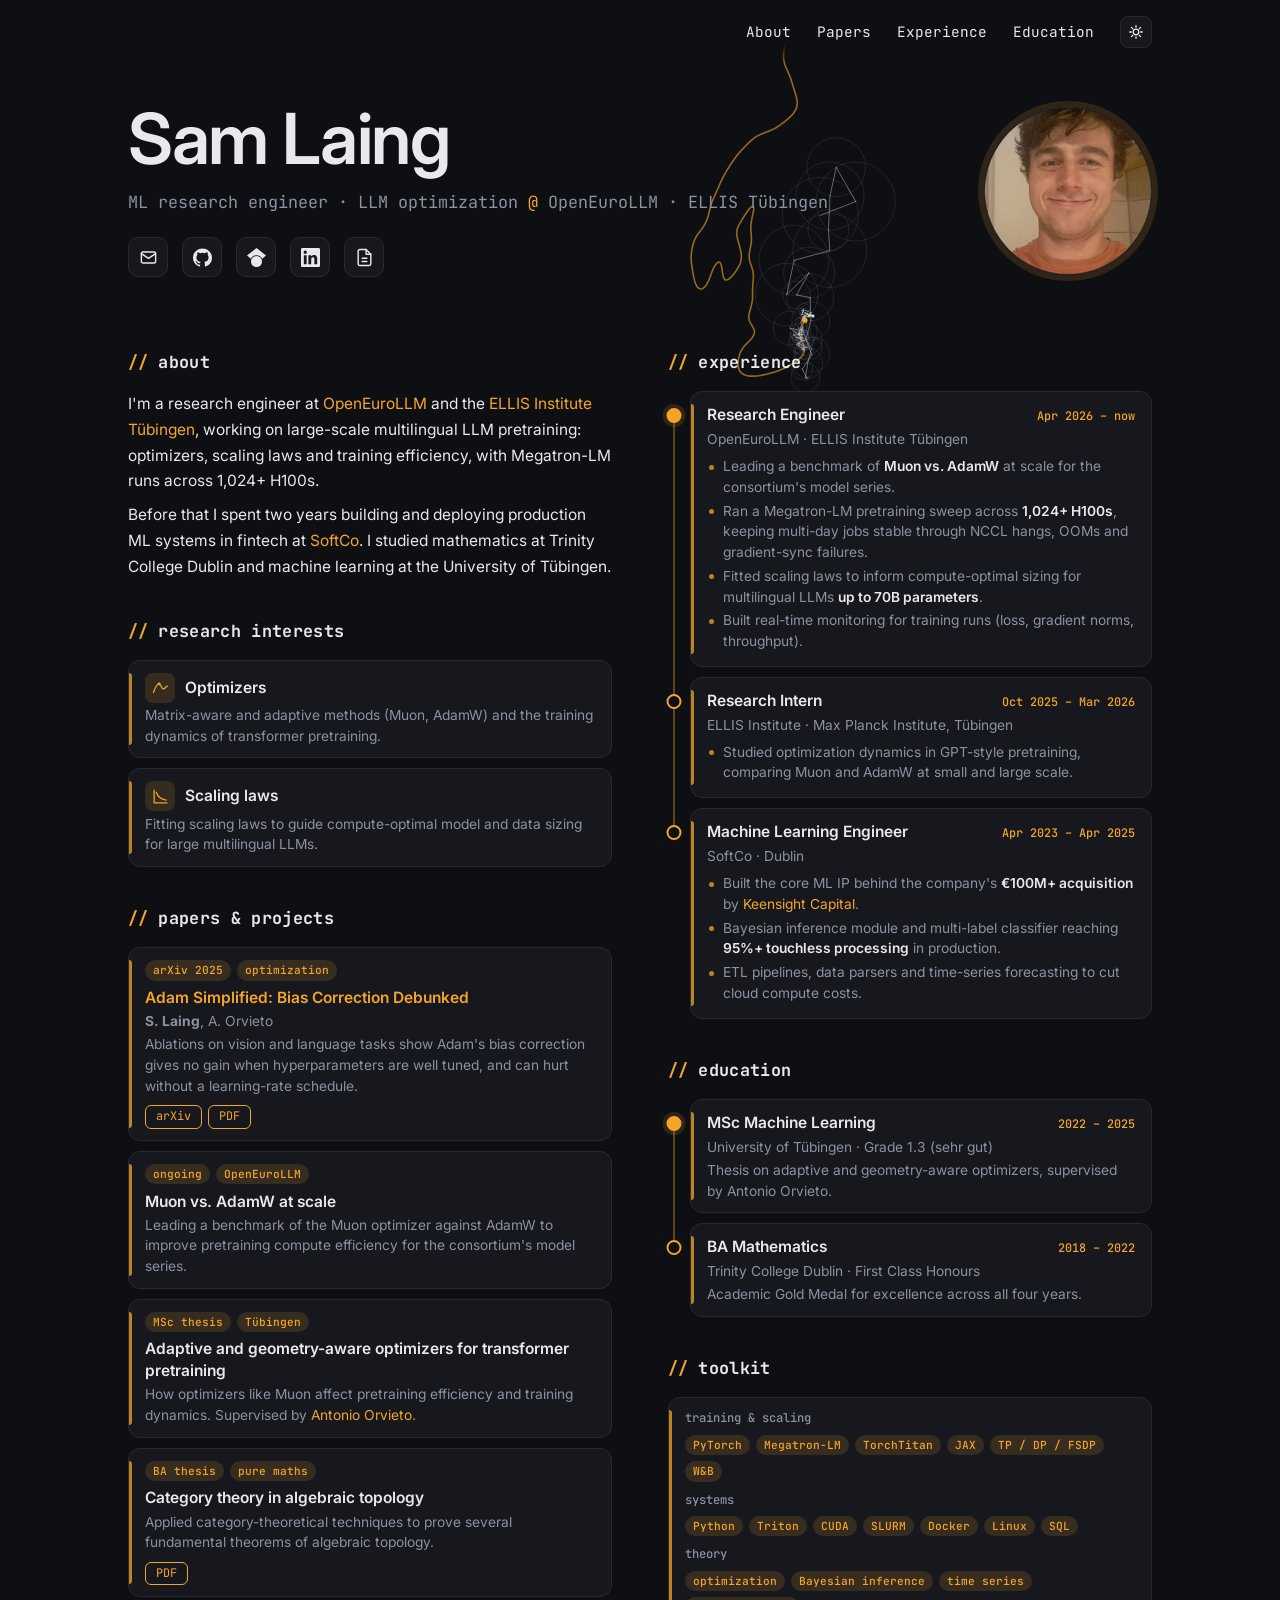
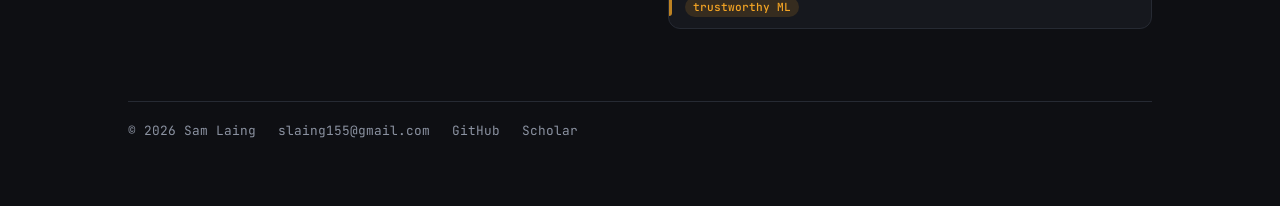
==== prototype/index.html @ 1470cb74 "looking gooood" ====
<!DOCTYPE html>
<html lang="en" data-theme="dark">
<head>
<meta charset="UTF-8">
<meta name="viewport" content="width=device-width, initial-scale=1.0">
<title>Sam Laing</title>
<meta name="description" content="Research engineer working on LLM pretraining and optimization.">
<link rel="preconnect" href="https://fonts.googleapis.com">
<link rel="preconnect" href="https://fonts.gstatic.com" crossorigin>
<link href="https://fonts.googleapis.com/css2?family=Inter:wght@400;500;600&family=JetBrains+Mono:wght@400;500;700&display=swap" rel="stylesheet">
<script>
  // apply saved theme before first paint
  try { var t = localStorage.getItem('theme'); if (t) document.documentElement.setAttribute('data-theme', t); } catch (e) {}
</script>
<style>
/* ---------- design tokens ---------- */
:root {
  --bg: #0e0f13;
  --card: #16181e;
  --card-hover: #1c1f27;
  --fg: #e7e9ee;
  --muted: #8b92a1;
  --rule: #262a33;
  --accent: #f5a524;
  --accent-soft: rgba(245, 165, 36, .14);
  --shadow: 0 12px 28px -14px rgba(0, 0, 0, .8);
  --mono: 'JetBrains Mono', ui-monospace, SFMono-Regular, Menlo, monospace;
  --sans: 'Inter', system-ui, -apple-system, 'Segoe UI', sans-serif;
}
:root[data-theme="light"] {
  --bg: #fbfaf7;
  --card: #ffffff;
  --card-hover: #fffaf0;
  --fg: #1b1c20;
  --muted: #646b78;
  --rule: #e6e3dc;
  --accent: #b45309;
  --accent-soft: rgba(180, 83, 9, .1);
  --shadow: 0 12px 28px -14px rgba(180, 83, 9, .45);
}

/* ---------- base ---------- */
* { box-sizing: border-box; }
html { scroll-behavior: smooth; -webkit-text-size-adjust: 100%; }
body {
  margin: 0;
  background: var(--bg);
  color: var(--fg);
  font-family: var(--sans);
  font-size: 15.5px;
  line-height: 1.65;
  -webkit-font-smoothing: antialiased;
  transition: background .25s ease, color .25s ease;
}
::selection { background: var(--accent-soft); }
a { color: var(--accent); text-decoration: none; }
a:hover { text-decoration: underline; text-underline-offset: 3px; }
p { margin: .55rem 0; }
h2 {
  font-family: var(--mono);
  font-size: 1.05rem;
  font-weight: 700;
  letter-spacing: .02em;
  margin: 2.4rem 0 .9rem;
  display: flex;
  align-items: center;
  gap: .6rem;
}
h2::before { content: "//"; color: var(--accent); }
.col > h2:first-child { margin-top: 0; }

.wrap {
  position: relative;
  z-index: 1;
  max-width: 1080px;
  margin: 0 auto;
  padding: 0 28px 64px;
}

/* ---------- top nav ---------- */
.topnav {
  position: sticky;
  top: 0;
  z-index: 10;
  display: flex;
  justify-content: flex-end;
  align-items: center;
  gap: 26px;
  padding: 16px 0;
  font-family: var(--mono);
  font-size: .9rem;
  background: linear-gradient(to bottom, var(--bg) 70%, transparent);
}
.topnav a { color: var(--fg); }
.topnav a:hover { color: var(--accent); text-decoration: none; }
.theme-toggle {
  display: inline-grid;
  place-items: center;
  width: 32px; height: 32px;
  padding: 0;
  border: 1px solid var(--rule);
  border-radius: 8px;
  background: var(--card);
  color: var(--fg);
  cursor: pointer;
}
.theme-toggle:hover { border-color: var(--accent); color: var(--accent); }
.theme-toggle svg { width: 16px; height: 16px; }

/* ---------- hero ---------- */
.hero {
  display: flex;
  justify-content: space-between;
  align-items: center;
  gap: 32px;
  margin-top: 40px;
}
.hero h1 {
  margin: 0;
  font-size: clamp(2.6rem, 6.5vw, 4.4rem);
  font-weight: 600;
  line-height: 1;
  letter-spacing: -.02em;
}
.tagline {
  margin: .9rem 0 0;
  font-family: var(--mono);
  font-size: clamp(.85rem, 1.8vw, 1.05rem);
  color: var(--muted);
}
.tagline .hl { color: var(--accent); }
.hero-icons { display: flex; gap: 14px; margin-top: 1.3rem; }
.hero-icons a {
  display: inline-grid;
  place-items: center;
  width: 40px; height: 40px;
  border: 1px solid var(--rule);
  border-radius: 10px;
  background: var(--card);
  color: var(--fg);
  transition: color .2s ease, border-color .2s ease, transform .2s ease;
}
.hero-icons a:hover { color: var(--accent); border-color: var(--accent); transform: translateY(-2px); text-decoration: none; }
.hero-icons svg { width: 19px; height: 19px; }
.avatar {
  width: 168px; height: 168px;
  flex: 0 0 auto;
  border-radius: 50%;
  object-fit: cover;
  border: 1px solid var(--rule);
  box-shadow: 0 0 0 6px var(--accent-soft);
}

/* ---------- cartoon background: Fourier epicycles (fourier.js, data from trace/trace.py) ---------- */
.bg-stage {
  position: absolute;
  top: 0; left: 0;
  width: 100%; height: 460px;
  z-index: 0;
  overflow: hidden;
  pointer-events: none;
}
.bg-stage canvas {
  position: absolute;
  top: 0;
  left: calc(50% + 176px);           /* the gap between the name and the photo */
  width: 400px; height: 420px;
  transform: translateX(-50%);
}

/* ---------- grid ---------- */
.grid {
  display: grid;
  grid-template-columns: 1fr 1fr;
  gap: 24px 56px;
  margin-top: 72px;
}

/* ---------- card (one style, used everywhere) ---------- */
.card {
  position: relative;
  padding: 12px 16px 11px;
  background: var(--card);
  border: 1px solid var(--rule);
  border-radius: 12px;
  transition: transform .2s ease, border-color .2s ease, background .2s ease, box-shadow .2s ease;
}
.card::before {
  content: "";
  position: absolute;
  left: 0; top: 12px; bottom: 12px;
  width: 3px;
  border-radius: 0 3px 3px 0;
  background: var(--accent);
  opacity: .75;
}
.card:hover { transform: translateY(-2px); border-color: var(--accent); background: var(--card-hover); box-shadow: var(--shadow); }
.card h3 { margin: 0; font-size: .97rem; font-weight: 600; line-height: 1.4; }
.card .sub { margin: .15rem 0 0; font-size: .86rem; color: var(--muted); line-height: 1.5; }
.stack { display: grid; gap: 10px; }

/* research areas */
.area-head { display: flex; align-items: center; gap: 10px; }
.area-ico {
  display: grid; place-items: center;
  width: 30px; height: 30px;
  flex: 0 0 auto;
  border-radius: 8px;
  background: var(--accent-soft);
  color: var(--accent);
}
.area-ico svg { width: 17px; height: 17px; }

/* tags + small buttons */
.tags { display: flex; flex-wrap: wrap; gap: 6px; margin-bottom: .4rem; }
.tag {
  font-family: var(--mono);
  font-size: .7rem;
  font-weight: 500;
  padding: 1px 8px;
  border-radius: 999px;
  background: var(--accent-soft);
  color: var(--accent);
}
.btns { display: flex; flex-wrap: wrap; gap: 6px; margin-top: .55rem; }
.btns a {
  font-family: var(--mono);
  font-size: .74rem;
  padding: 1px 10px;
  border: 1px solid var(--accent);
  border-radius: 6px;
}
.btns a:hover { background: var(--accent); color: var(--bg); text-decoration: none; }

/* bullet points inside cards */
.pts { margin: .4rem 0 .1rem; padding: 0; list-style: none; }
.pts li { position: relative; margin: .2rem 0; padding-left: 1rem; font-size: .86rem; line-height: 1.5; color: var(--muted); }
.pts li::before { content: ""; position: absolute; left: .1rem; top: .62em; width: 5px; height: 5px; border-radius: 50%; background: var(--accent); opacity: .75; }
.pts b { color: var(--fg); font-weight: 600; }

/* toolkit */
.skills { display: grid; gap: 10px; }
.skills h3 { margin: 0 0 .45rem; font-family: var(--mono); font-size: .76rem; font-weight: 500; color: var(--muted); text-transform: lowercase; }
.skills .tags { margin: 0; }

/* ---------- timeline ---------- */
.timeline { position: relative; padding-left: 22px; display: grid; gap: 10px; }
.tl-item { position: relative; }
.tl-item::before {                                   /* dot */
  content: "";
  position: absolute;
  left: -22px; top: 17px;
  width: 11px; height: 11px;
  transform: translateX(-50%) translateX(6px);
  border-radius: 50%;
  background: var(--bg);
  border: 2px solid var(--accent);
  z-index: 1;
}
.tl-item::after {                                    /* rail down to the next dot */
  content: "";
  position: absolute;
  left: -16px; top: 27px;
  width: 2px;
  height: calc(100% + 1px);
  transform: translateX(-50%);
  background: var(--accent);
  opacity: .35;
}
.tl-item:last-child::after { display: none; }
.tl-item.now::before { background: var(--accent); box-shadow: 0 0 0 4px var(--accent-soft); }
.tl-row { display: flex; justify-content: space-between; align-items: baseline; gap: 12px; }
.when { font-family: var(--mono); font-size: .74rem; font-weight: 500; color: var(--accent); white-space: nowrap; }


/* ---------- footer ---------- */
footer {
  margin-top: 72px;
  padding-top: 18px;
  border-top: 1px solid var(--rule);
  display: flex;
  flex-wrap: wrap;
  gap: 8px 22px;
  font-family: var(--mono);
  font-size: .8rem;
  color: var(--muted);
}
footer a { color: var(--muted); }
footer a:hover { color: var(--accent); }

/* ---------- responsive ---------- */
@media (max-width: 960px) {
  .bg-stage canvas { left: auto; right: -40px; transform: none; opacity: .6; }
}
@media (max-width: 820px) {
  .grid { grid-template-columns: 1fr; margin-top: 48px; }
}
@media (max-width: 560px) {
  .wrap { padding: 0 16px 48px; }
  .hero { flex-direction: column-reverse; align-items: flex-start; margin-top: 16px; }
  .avatar { width: 112px; height: 112px; }
  .topnav { gap: 16px; }
  .tl-row { flex-wrap: wrap; gap: 0 12px; }
  .bg-stage canvas { width: 260px; height: 280px; right: -30px; }
}
@media (prefers-reduced-motion: reduce) {
  * { transition: none !important; }
}
</style>
</head>
<body>
<div class="bg-stage" aria-hidden="true"><canvas id="bg-canvas"></canvas></div>

<div class="wrap">
  <nav class="topnav">
    <a href="#about">About</a>
    <a href="#projects">Papers</a>
    <a href="#experience">Experience</a>
    <a href="#education">Education</a>
    <button type="button" class="theme-toggle" id="theme-toggle"></button>
  </nav>

  <header class="hero">
    <div>
      <h1>Sam Laing</h1>
      <p class="tagline">ML research engineer · LLM optimization <span class="hl">@</span> OpenEuroLLM · ELLIS Tübingen</p>
      <div class="hero-icons">
        <a href="mailto:slaing155@gmail.com" aria-label="Email" title="Email"><svg viewBox="0 0 24 24" fill="none" stroke="currentColor" stroke-width="1.8" stroke-linecap="round" stroke-linejoin="round"><rect x="3" y="5" width="18" height="14" rx="2"/><path d="m3 7 9 6 9-6"/></svg></a>
        <a href="https://github.com/sam-laing" target="_blank" rel="noopener" aria-label="GitHub" title="GitHub"><svg viewBox="0 0 24 24" fill="currentColor"><path d="M12 .5C5.37.5 0 5.78 0 12.29c0 5.2 3.44 9.6 8.21 11.16.6.11.82-.25.82-.56 0-.28-.01-1.02-.02-2-3.34.72-4.04-1.58-4.04-1.58-.55-1.36-1.33-1.73-1.33-1.73-1.09-.73.08-.72.08-.72 1.2.08 1.84 1.22 1.84 1.22 1.07 1.8 2.81 1.28 3.5.98.11-.76.42-1.28.76-1.58-2.67-.3-5.47-1.31-5.47-5.83 0-1.29.47-2.34 1.24-3.17-.13-.3-.54-1.52.12-3.17 0 0 1.01-.32 3.3 1.21a11.6 11.6 0 0 1 6 0c2.29-1.53 3.3-1.21 3.3-1.21.66 1.65.25 2.87.12 3.17.77.83 1.24 1.88 1.24 3.17 0 4.53-2.81 5.53-5.49 5.82.43.36.81 1.08.81 2.18 0 1.58-.01 2.85-.01 3.24 0 .31.21.68.83.56A12.02 12.02 0 0 0 24 12.29C24 5.78 18.63.5 12 .5Z"/></svg></a>
        <a href="https://scholar.google.com/citations?hl=en&amp;view_op=list_works&amp;user=IAvRO34AAAAJ" target="_blank" rel="noopener" aria-label="Google Scholar" title="Google Scholar"><svg viewBox="0 0 24 24" fill="currentColor"><path d="M12 24a7 7 0 1 1 0-14 7 7 0 0 1 0 14zm0-24L0 9.5l4.838 3.94A8 8 0 0 1 12 9a8 8 0 0 1 7.162 4.44L24 9.5z"/></svg></a>
        <a href="https://www.linkedin.com/in/sam-laing-196403214/" target="_blank" rel="noopener" aria-label="LinkedIn" title="LinkedIn"><svg viewBox="0 0 24 24" fill="currentColor"><path d="M20.45 20.45h-3.56v-5.57c0-1.33-.02-3.04-1.85-3.04-1.85 0-2.14 1.45-2.14 2.94v5.67H9.34V9h3.42v1.56h.05c.48-.9 1.64-1.85 3.37-1.85 3.6 0 4.27 2.37 4.27 5.46v6.28zM5.34 7.43a2.06 2.06 0 1 1 0-4.13 2.06 2.06 0 0 1 0 4.13zM7.12 20.45H3.56V9h3.56v11.45zM22.22 0H1.77C.79 0 0 .77 0 1.73v20.54C0 23.23.79 24 1.77 24h20.45c.98 0 1.78-.77 1.78-1.73V1.73C24 .77 23.2 0 22.22 0z"/></svg></a>
        <a href="../cv.pdf" target="_blank" rel="noopener" aria-label="CV" title="CV"><svg viewBox="0 0 24 24" fill="none" stroke="currentColor" stroke-width="1.8" stroke-linecap="round" stroke-linejoin="round"><path d="M14 2H6a2 2 0 0 0-2 2v16a2 2 0 0 0 2 2h12a2 2 0 0 0 2-2V8z"/><path d="M14 2v6h6"/><path d="M9 13h6M9 17h6"/></svg></a>
      </div>
    </div>
    <img class="avatar" src="../profile_photo.png" alt="Sam Laing">
  </header>

  <div class="grid">
    <!-- LEFT: about, research interests, papers & projects -->
    <div class="col">
      <h2 id="about">about</h2>
      <p>I'm a research engineer at <a href="https://openeurollm.eu/" target="_blank" rel="noopener">OpenEuroLLM</a> and the <a href="https://institute-tue.ellis.eu/" target="_blank" rel="noopener">ELLIS Institute Tübingen</a>, working on large-scale multilingual LLM pretraining: optimizers, scaling laws and training efficiency, with Megatron-LM runs across 1,024+ H100s.</p>
      <p>Before that I spent two years building and deploying production ML systems in fintech at <a href="https://softco.com/" target="_blank" rel="noopener">SoftCo</a>. I studied mathematics at Trinity College Dublin and machine learning at the University of Tübingen.</p>

      <h2 id="interests">research interests</h2>
      <div class="stack">
        <div class="card">
          <div class="area-head">
            <span class="area-ico"><svg viewBox="0 0 24 24" fill="none" stroke="currentColor" stroke-width="1.8" stroke-linecap="round" stroke-linejoin="round"><path d="M2 19c3-8 5-12 8-12s3 7 6 7 3-4 6-4"/><circle cx="10" cy="7" r="1.2" fill="currentColor"/></svg></span>
            <h3>Optimizers</h3>
          </div>
          <p class="sub">Matrix-aware and adaptive methods (Muon, AdamW) and the training dynamics of transformer pretraining.</p>
        </div>
        <div class="card">
          <div class="area-head">
            <span class="area-ico"><svg viewBox="0 0 24 24" fill="none" stroke="currentColor" stroke-width="1.8" stroke-linecap="round" stroke-linejoin="round"><path d="M3 3v18h18"/><path d="M6 6c2 6 6 10 14 11"/></svg></span>
            <h3>Scaling laws</h3>
          </div>
          <p class="sub">Fitting scaling laws to guide compute-optimal model and data sizing for large multilingual LLMs.</p>
        </div>
      </div>

      <h2 id="projects">papers &amp; projects</h2>
      <div class="stack">
        <div class="card">
          <div class="tags"><span class="tag">arXiv 2025</span><span class="tag">optimization</span></div>
          <h3><a href="https://arxiv.org/abs/2511.20516" target="_blank" rel="noopener">Adam Simplified: Bias Correction Debunked</a></h3>
          <p class="sub"><b>S. Laing</b>, A. Orvieto</p>
          <p class="sub">Ablations on vision and language tasks show Adam's bias correction gives no gain when hyperparameters are well tuned, and can hurt without a learning-rate schedule.</p>
          <div class="btns"><a href="https://arxiv.org/abs/2511.20516" target="_blank" rel="noopener">arXiv</a><a href="https://arxiv.org/pdf/2511.20516" target="_blank" rel="noopener">PDF</a></div>
        </div>
        <div class="card">
          <div class="tags"><span class="tag">ongoing</span><span class="tag">OpenEuroLLM</span></div>
          <h3>Muon vs. AdamW at scale</h3>
          <p class="sub">Leading a benchmark of the Muon optimizer against AdamW to improve pretraining compute efficiency for the consortium's model series.</p>
        </div>
        <div class="card">
          <div class="tags"><span class="tag">MSc thesis</span><span class="tag">Tübingen</span></div>
          <h3>Adaptive and geometry-aware optimizers for transformer pretraining</h3>
          <p class="sub">How optimizers like Muon affect pretraining efficiency and training dynamics. Supervised by <a href="http://orvi.altervista.org/" target="_blank" rel="noopener">Antonio Orvieto</a>.</p>
        </div>
        <div class="card">
          <div class="tags"><span class="tag">BA thesis</span><span class="tag">pure maths</span></div>
          <h3>Category theory in algebraic topology</h3>
          <p class="sub">Applied category-theoretical techniques to prove several fundamental theorems of algebraic topology.</p>
          <div class="btns"><a href="https://github.com/sam-laing/bachelor-thesis/blob/main/diss.pdf" target="_blank" rel="noopener">PDF</a></div>
        </div>
      </div>
    </div>

    <!-- RIGHT: experience, education, toolkit -->
    <div class="col">
      <h2 id="experience">experience</h2>
      <div class="timeline">
        <div class="tl-item now"><div class="card">
          <div class="tl-row"><h3>Research Engineer</h3><span class="when">Apr 2026 – now</span></div>
          <p class="sub">OpenEuroLLM · ELLIS Institute Tübingen</p>
          <ul class="pts">
            <li>Leading a benchmark of <b>Muon vs. AdamW</b> at scale for the consortium's model series.</li>
            <li>Ran a Megatron-LM pretraining sweep across <b>1,024+ H100s</b>, keeping multi-day jobs stable through NCCL hangs, OOMs and gradient-sync failures.</li>
            <li>Fitted scaling laws to inform compute-optimal sizing for multilingual LLMs <b>up to 70B parameters</b>.</li>
            <li>Built real-time monitoring for training runs (loss, gradient norms, throughput).</li>
          </ul>
        </div></div>
        <div class="tl-item"><div class="card">
          <div class="tl-row"><h3>Research Intern</h3><span class="when">Oct 2025 – Mar 2026</span></div>
          <p class="sub">ELLIS Institute · Max Planck Institute, Tübingen</p>
          <ul class="pts">
            <li>Studied optimization dynamics in GPT-style pretraining, comparing Muon and AdamW at small and large scale.</li>
          </ul>
        </div></div>
        <div class="tl-item"><div class="card">
          <div class="tl-row"><h3>Machine Learning Engineer</h3><span class="when">Apr 2023 – Apr 2025</span></div>
          <p class="sub">SoftCo · Dublin</p>
          <ul class="pts">
            <li>Built the core ML IP behind the company's <b>€100M+ acquisition</b> by <a href="https://keensight.com/" target="_blank" rel="noopener">Keensight Capital</a>.</li>
            <li>Bayesian inference module and multi-label classifier reaching <b>95%+ touchless processing</b> in production.</li>
            <li>ETL pipelines, data parsers and time-series forecasting to cut cloud compute costs.</li>
          </ul>
        </div></div>
      </div>

      <h2 id="education">education</h2>
      <div class="timeline">
        <div class="tl-item now"><div class="card">
          <div class="tl-row"><h3>MSc Machine Learning</h3><span class="when">2022 – 2025</span></div>
          <p class="sub">University of Tübingen · Grade 1.3 (sehr gut)</p>
          <p class="sub">Thesis on adaptive and geometry-aware optimizers, supervised by Antonio Orvieto.</p>
        </div></div>
        <div class="tl-item"><div class="card">
          <div class="tl-row"><h3>BA Mathematics</h3><span class="when">2018 – 2022</span></div>
          <p class="sub">Trinity College Dublin · First Class Honours</p>
          <p class="sub">Academic Gold Medal for excellence across all four years.</p>
        </div></div>
      </div>

      <h2 id="toolkit">toolkit</h2>
      <div class="card skills">
        <div><h3>training &amp; scaling</h3><div class="tags"><span class="tag">PyTorch</span><span class="tag">Megatron-LM</span><span class="tag">TorchTitan</span><span class="tag">JAX</span><span class="tag">TP / DP / FSDP</span><span class="tag">W&amp;B</span></div></div>
        <div><h3>systems</h3><div class="tags"><span class="tag">Python</span><span class="tag">Triton</span><span class="tag">CUDA</span><span class="tag">SLURM</span><span class="tag">Docker</span><span class="tag">Linux</span><span class="tag">SQL</span></div></div>
        <div><h3>theory</h3><div class="tags"><span class="tag">optimization</span><span class="tag">Bayesian inference</span><span class="tag">time series</span><span class="tag">trustworthy ML</span></div></div>
      </div>
    </div>
  </div>

  <footer>
    <span>© 2026 Sam Laing</span>
    <a href="mailto:slaing155@gmail.com">slaing155@gmail.com</a>
    <a href="https://github.com/sam-laing" target="_blank" rel="noopener">GitHub</a>
    <a href="https://scholar.google.com/citations?hl=en&amp;view_op=list_works&amp;user=IAvRO34AAAAJ" target="_blank" rel="noopener">Scholar</a>
  </footer>
</div>

<script>
/* theme toggle */
(function () {
  var root = document.documentElement, btn = document.getElementById('theme-toggle');
  var SUN = '<svg viewBox="0 0 24 24" fill="none" stroke="currentColor" stroke-width="2" stroke-linecap="round"><circle cx="12" cy="12" r="4.2"/><path d="M12 2.5v2.3M12 19.2v2.3M2.5 12h2.3M19.2 12h2.3M5.3 5.3l1.6 1.6M17.1 17.1l1.6 1.6M5.3 18.7l1.6-1.6M17.1 6.9l1.6-1.6"/></svg>';
  var MOON = '<svg viewBox="0 0 24 24" fill="none" stroke="currentColor" stroke-width="2" stroke-linecap="round" stroke-linejoin="round"><path d="M20.5 14.2A8.5 8.5 0 1 1 9.8 3.5a6.8 6.8 0 0 0 10.7 10.7z"/></svg>';
  function paint() {
    var dark = root.getAttribute('data-theme') !== 'light';
    btn.innerHTML = dark ? SUN : MOON;
    btn.setAttribute('aria-label', dark ? 'Switch to light mode' : 'Switch to dark mode');
  }
  btn.addEventListener('click', function () {
    var next = root.getAttribute('data-theme') === 'light' ? 'dark' : 'light';
    root.setAttribute('data-theme', next);
    try { localStorage.setItem('theme', next); } catch (e) {}
    paint();
  });
  paint();
})();
</script>
<script src="characters.js"></script>
<script src="fourier.js"></script>
</body>
</html>
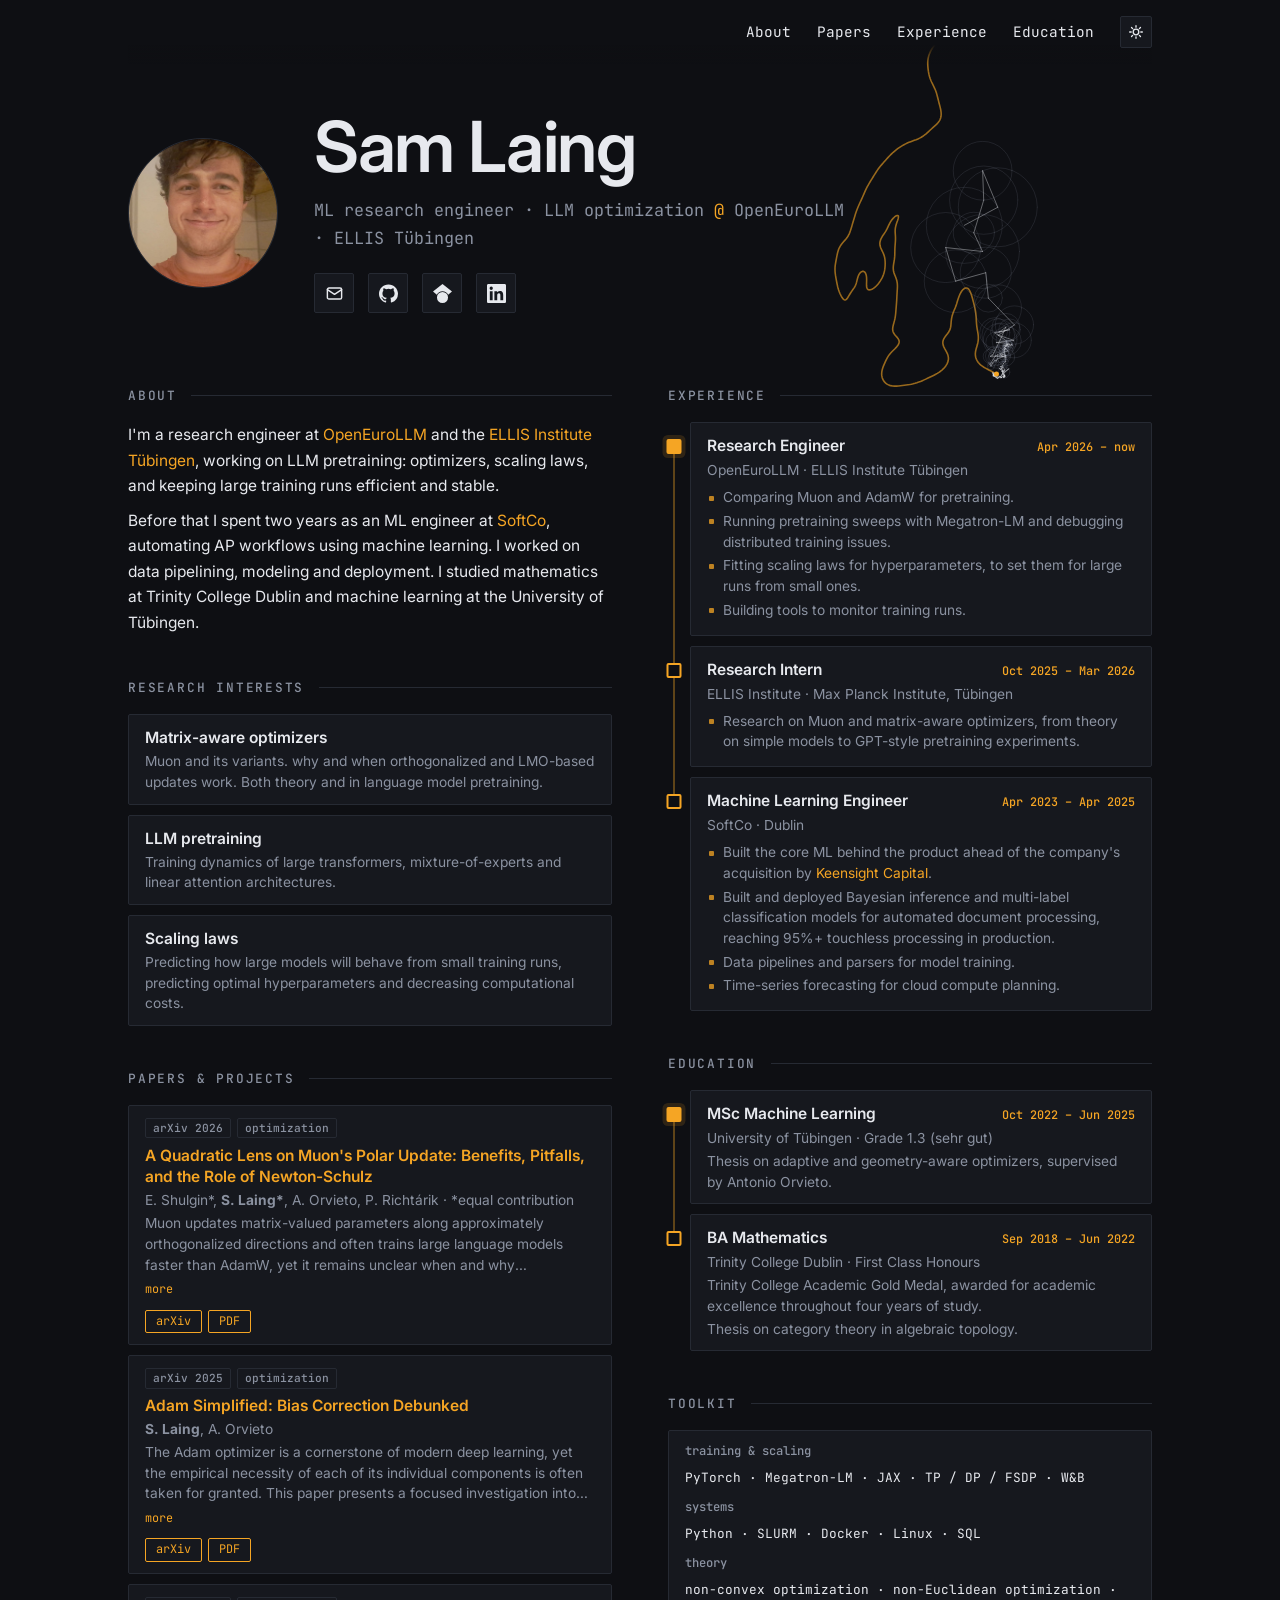
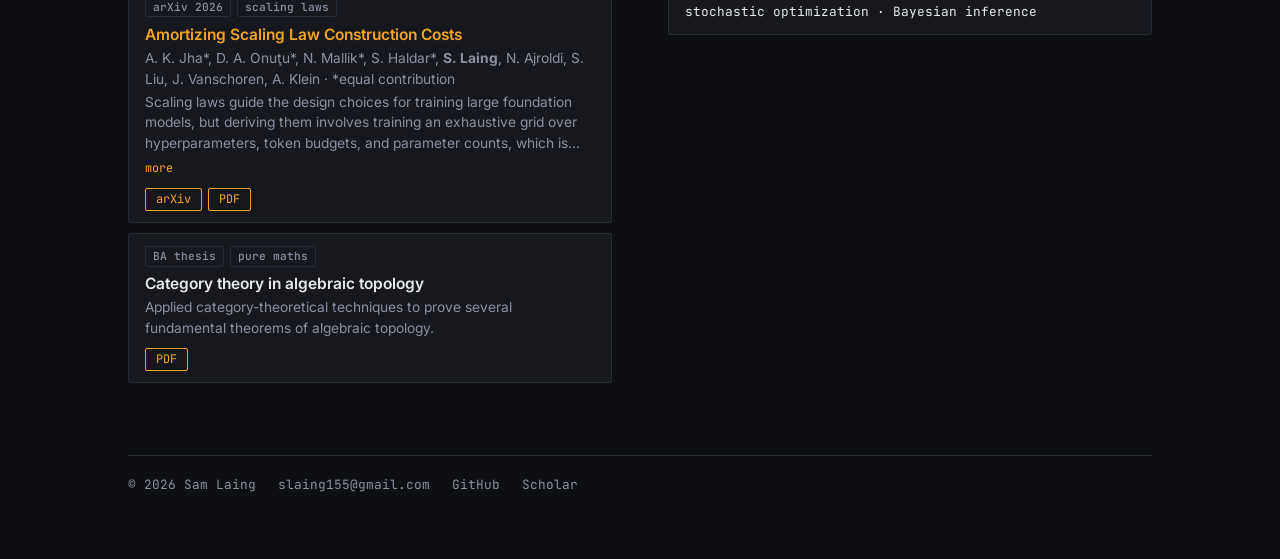
==== commit 87a80995: "up to date" ====
--- a/prototype/index.html
+++ b/prototype/index.html
@@ -23,7 +23,6 @@
   --rule: #262a33;
   --accent: #f5a524;
   --accent-soft: rgba(245, 165, 36, .14);
-  --shadow: 0 12px 28px -14px rgba(0, 0, 0, .8);
   --mono: 'JetBrains Mono', ui-monospace, SFMono-Regular, Menlo, monospace;
   --sans: 'Inter', system-ui, -apple-system, 'Segoe UI', sans-serif;
 }
@@ -36,7 +35,6 @@
   --rule: #e6e3dc;
   --accent: #b45309;
   --accent-soft: rgba(180, 83, 9, .1);
-  --shadow: 0 12px 28px -14px rgba(180, 83, 9, .45);
 }
 
 /* ---------- base ---------- */
@@ -58,15 +56,17 @@
 p { margin: .55rem 0; }
 h2 {
   font-family: var(--mono);
-  font-size: 1.05rem;
-  font-weight: 700;
-  letter-spacing: .02em;
-  margin: 2.4rem 0 .9rem;
+  font-size: .8rem;
+  font-weight: 500;
+  text-transform: uppercase;
+  letter-spacing: .14em;
+  color: var(--muted);
+  margin: 2.6rem 0 1rem;
   display: flex;
   align-items: center;
-  gap: .6rem;
-}
-h2::before { content: "//"; color: var(--accent); }
+  gap: .9rem;
+}
+h2::after { content: ""; flex: 1; height: 1px; background: var(--rule); }
 .col > h2:first-child { margin-top: 0; }
 
 .wrap {
@@ -99,7 +99,7 @@
   width: 32px; height: 32px;
   padding: 0;
   border: 1px solid var(--rule);
-  border-radius: 8px;
+  border-radius: 2px;
   background: var(--card);
   color: var(--fg);
   cursor: pointer;
@@ -110,11 +110,11 @@
 /* ---------- hero ---------- */
 .hero {
   display: flex;
-  justify-content: space-between;
   align-items: center;
-  gap: 32px;
-  margin-top: 40px;
-}
+  gap: 36px;
+  margin-top: 48px;
+}
+.hero-text { max-width: 540px; }
 .hero h1 {
   margin: 0;
   font-size: clamp(2.6rem, 6.5vw, 4.4rem);
@@ -135,7 +135,7 @@
   place-items: center;
   width: 40px; height: 40px;
   border: 1px solid var(--rule);
-  border-radius: 10px;
+  border-radius: 2px;
   background: var(--card);
   color: var(--fg);
   transition: color .2s ease, border-color .2s ease, transform .2s ease;
@@ -143,12 +143,11 @@
 .hero-icons a:hover { color: var(--accent); border-color: var(--accent); transform: translateY(-2px); text-decoration: none; }
 .hero-icons svg { width: 19px; height: 19px; }
 .avatar {
-  width: 168px; height: 168px;
+  width: 150px; height: 150px;
   flex: 0 0 auto;
   border-radius: 50%;
   object-fit: cover;
   border: 1px solid var(--rule);
-  box-shadow: 0 0 0 6px var(--accent-soft);
 }
 
 /* ---------- cartoon background: Fourier epicycles (fourier.js, data from trace/trace.py) ---------- */
@@ -163,9 +162,8 @@
 .bg-stage canvas {
   position: absolute;
   top: 0;
-  left: calc(50% + 176px);           /* the gap between the name and the photo */
+  left: calc(50% + 120px);           /* the empty space right of the hero text */
   width: 400px; height: 420px;
-  transform: translateX(-50%);
 }
 
 /* ---------- grid ---------- */
@@ -182,45 +180,24 @@
   padding: 12px 16px 11px;
   background: var(--card);
   border: 1px solid var(--rule);
-  border-radius: 12px;
-  transition: transform .2s ease, border-color .2s ease, background .2s ease, box-shadow .2s ease;
-}
-.card::before {
-  content: "";
-  position: absolute;
-  left: 0; top: 12px; bottom: 12px;
-  width: 3px;
-  border-radius: 0 3px 3px 0;
-  background: var(--accent);
-  opacity: .75;
-}
-.card:hover { transform: translateY(-2px); border-color: var(--accent); background: var(--card-hover); box-shadow: var(--shadow); }
+  border-radius: 2px;
+  transition: border-color .2s ease, background .2s ease;
+}
+.card:hover { border-color: var(--accent); background: var(--card-hover); }
 .card h3 { margin: 0; font-size: .97rem; font-weight: 600; line-height: 1.4; }
 .card .sub { margin: .15rem 0 0; font-size: .86rem; color: var(--muted); line-height: 1.5; }
 .stack { display: grid; gap: 10px; }
 
-/* research areas */
-.area-head { display: flex; align-items: center; gap: 10px; }
-.area-ico {
-  display: grid; place-items: center;
-  width: 30px; height: 30px;
-  flex: 0 0 auto;
-  border-radius: 8px;
-  background: var(--accent-soft);
-  color: var(--accent);
-}
-.area-ico svg { width: 17px; height: 17px; }
-
 /* tags + small buttons */
 .tags { display: flex; flex-wrap: wrap; gap: 6px; margin-bottom: .4rem; }
 .tag {
   font-family: var(--mono);
   font-size: .7rem;
   font-weight: 500;
-  padding: 1px 8px;
-  border-radius: 999px;
-  background: var(--accent-soft);
-  color: var(--accent);
+  padding: 0 7px;
+  border: 1px solid var(--rule);
+  border-radius: 2px;
+  color: var(--muted);
 }
 .btns { display: flex; flex-wrap: wrap; gap: 6px; margin-top: .55rem; }
 .btns a {
@@ -228,20 +205,25 @@
   font-size: .74rem;
   padding: 1px 10px;
   border: 1px solid var(--accent);
-  border-radius: 6px;
+  border-radius: 2px;
 }
 .btns a:hover { background: var(--accent); color: var(--bg); text-decoration: none; }
+
+/* paper abstracts: three lines, click to read the rest */
+.abstract { display: -webkit-box; -webkit-line-clamp: 3; -webkit-box-orient: vertical; overflow: hidden; cursor: pointer; }
+.abstract.open { display: block; }
+.more { padding: 0; border: 0; background: none; font-family: var(--mono); font-size: .74rem; color: var(--accent); cursor: pointer; }
+.more:hover { text-decoration: underline; text-underline-offset: 3px; }
 
 /* bullet points inside cards */
 .pts { margin: .4rem 0 .1rem; padding: 0; list-style: none; }
 .pts li { position: relative; margin: .2rem 0; padding-left: 1rem; font-size: .86rem; line-height: 1.5; color: var(--muted); }
-.pts li::before { content: ""; position: absolute; left: .1rem; top: .62em; width: 5px; height: 5px; border-radius: 50%; background: var(--accent); opacity: .75; }
-.pts b { color: var(--fg); font-weight: 600; }
+.pts li::before { content: ""; position: absolute; left: .1rem; top: .62em; width: 5px; height: 5px; border-radius: 1px; background: var(--accent); opacity: .75; }
 
 /* toolkit */
 .skills { display: grid; gap: 10px; }
 .skills h3 { margin: 0 0 .45rem; font-family: var(--mono); font-size: .76rem; font-weight: 500; color: var(--muted); text-transform: lowercase; }
-.skills .tags { margin: 0; }
+.skills p { margin: 0; font-family: var(--mono); font-size: .8rem; line-height: 1.7; }
 
 /* ---------- timeline ---------- */
 .timeline { position: relative; padding-left: 22px; display: grid; gap: 10px; }
@@ -252,7 +234,7 @@
   left: -22px; top: 17px;
   width: 11px; height: 11px;
   transform: translateX(-50%) translateX(6px);
-  border-radius: 50%;
+  border-radius: 2px;
   background: var(--bg);
   border: 2px solid var(--accent);
   z-index: 1;
@@ -272,7 +254,6 @@
 .tl-row { display: flex; justify-content: space-between; align-items: baseline; gap: 12px; }
 .when { font-family: var(--mono); font-size: .74rem; font-weight: 500; color: var(--accent); white-space: nowrap; }
 
-
 /* ---------- footer ---------- */
 footer {
   margin-top: 72px;
@@ -290,15 +271,15 @@
 
 /* ---------- responsive ---------- */
 @media (max-width: 960px) {
-  .bg-stage canvas { left: auto; right: -40px; transform: none; opacity: .6; }
+  .bg-stage canvas { left: auto; right: -40px; opacity: .6; }
 }
 @media (max-width: 820px) {
   .grid { grid-template-columns: 1fr; margin-top: 48px; }
 }
 @media (max-width: 560px) {
   .wrap { padding: 0 16px 48px; }
-  .hero { flex-direction: column-reverse; align-items: flex-start; margin-top: 16px; }
-  .avatar { width: 112px; height: 112px; }
+  .hero { flex-direction: column; align-items: flex-start; gap: 22px; margin-top: 16px; }
+  .avatar { width: 104px; height: 104px; }
   .topnav { gap: 16px; }
   .tl-row { flex-wrap: wrap; gap: 0 12px; }
   .bg-stage canvas { width: 260px; height: 280px; right: -30px; }
@@ -321,7 +302,8 @@
   </nav>
 
   <header class="hero">
-    <div>
+    <img class="avatar" src="../profile_photo.png" alt="Sam Laing">
+    <div class="hero-text">
       <h1>Sam Laing</h1>
       <p class="tagline">ML research engineer · LLM optimization <span class="hl">@</span> OpenEuroLLM · ELLIS Tübingen</p>
       <div class="hero-icons">
@@ -329,55 +311,57 @@
         <a href="https://github.com/sam-laing" target="_blank" rel="noopener" aria-label="GitHub" title="GitHub"><svg viewBox="0 0 24 24" fill="currentColor"><path d="M12 .5C5.37.5 0 5.78 0 12.29c0 5.2 3.44 9.6 8.21 11.16.6.11.82-.25.82-.56 0-.28-.01-1.02-.02-2-3.34.72-4.04-1.58-4.04-1.58-.55-1.36-1.33-1.73-1.33-1.73-1.09-.73.08-.72.08-.72 1.2.08 1.84 1.22 1.84 1.22 1.07 1.8 2.81 1.28 3.5.98.11-.76.42-1.28.76-1.58-2.67-.3-5.47-1.31-5.47-5.83 0-1.29.47-2.34 1.24-3.17-.13-.3-.54-1.52.12-3.17 0 0 1.01-.32 3.3 1.21a11.6 11.6 0 0 1 6 0c2.29-1.53 3.3-1.21 3.3-1.21.66 1.65.25 2.87.12 3.17.77.83 1.24 1.88 1.24 3.17 0 4.53-2.81 5.53-5.49 5.82.43.36.81 1.08.81 2.18 0 1.58-.01 2.85-.01 3.24 0 .31.21.68.83.56A12.02 12.02 0 0 0 24 12.29C24 5.78 18.63.5 12 .5Z"/></svg></a>
         <a href="https://scholar.google.com/citations?hl=en&amp;view_op=list_works&amp;user=IAvRO34AAAAJ" target="_blank" rel="noopener" aria-label="Google Scholar" title="Google Scholar"><svg viewBox="0 0 24 24" fill="currentColor"><path d="M12 24a7 7 0 1 1 0-14 7 7 0 0 1 0 14zm0-24L0 9.5l4.838 3.94A8 8 0 0 1 12 9a8 8 0 0 1 7.162 4.44L24 9.5z"/></svg></a>
         <a href="https://www.linkedin.com/in/sam-laing-196403214/" target="_blank" rel="noopener" aria-label="LinkedIn" title="LinkedIn"><svg viewBox="0 0 24 24" fill="currentColor"><path d="M20.45 20.45h-3.56v-5.57c0-1.33-.02-3.04-1.85-3.04-1.85 0-2.14 1.45-2.14 2.94v5.67H9.34V9h3.42v1.56h.05c.48-.9 1.64-1.85 3.37-1.85 3.6 0 4.27 2.37 4.27 5.46v6.28zM5.34 7.43a2.06 2.06 0 1 1 0-4.13 2.06 2.06 0 0 1 0 4.13zM7.12 20.45H3.56V9h3.56v11.45zM22.22 0H1.77C.79 0 0 .77 0 1.73v20.54C0 23.23.79 24 1.77 24h20.45c.98 0 1.78-.77 1.78-1.73V1.73C24 .77 23.2 0 22.22 0z"/></svg></a>
-        <a href="../cv.pdf" target="_blank" rel="noopener" aria-label="CV" title="CV"><svg viewBox="0 0 24 24" fill="none" stroke="currentColor" stroke-width="1.8" stroke-linecap="round" stroke-linejoin="round"><path d="M14 2H6a2 2 0 0 0-2 2v16a2 2 0 0 0 2 2h12a2 2 0 0 0 2-2V8z"/><path d="M14 2v6h6"/><path d="M9 13h6M9 17h6"/></svg></a>
       </div>
     </div>
-    <img class="avatar" src="../profile_photo.png" alt="Sam Laing">
   </header>
 
   <div class="grid">
     <!-- LEFT: about, research interests, papers & projects -->
     <div class="col">
       <h2 id="about">about</h2>
-      <p>I'm a research engineer at <a href="https://openeurollm.eu/" target="_blank" rel="noopener">OpenEuroLLM</a> and the <a href="https://institute-tue.ellis.eu/" target="_blank" rel="noopener">ELLIS Institute Tübingen</a>, working on large-scale multilingual LLM pretraining: optimizers, scaling laws and training efficiency, with Megatron-LM runs across 1,024+ H100s.</p>
-      <p>Before that I spent two years building and deploying production ML systems in fintech at <a href="https://softco.com/" target="_blank" rel="noopener">SoftCo</a>. I studied mathematics at Trinity College Dublin and machine learning at the University of Tübingen.</p>
+      <p>I'm a research engineer at <a href="https://openeurollm.eu/" target="_blank" rel="noopener">OpenEuroLLM</a> and the <a href="https://institute-tue.ellis.eu/" target="_blank" rel="noopener">ELLIS Institute Tübingen</a>, working on LLM pretraining: optimizers, scaling laws, and keeping large training runs efficient and stable.</p>
+      <p>Before that I spent two years as an ML engineer at <a href="https://softco.com/" target="_blank" rel="noopener">SoftCo</a>, automating AP workflows using machine learning. I worked on data pipelining, modeling and deployment. 
+        
+        I studied mathematics at Trinity College Dublin and machine learning at the University of Tübingen.</p>
 
       <h2 id="interests">research interests</h2>
       <div class="stack">
         <div class="card">
-          <div class="area-head">
-            <span class="area-ico"><svg viewBox="0 0 24 24" fill="none" stroke="currentColor" stroke-width="1.8" stroke-linecap="round" stroke-linejoin="round"><path d="M2 19c3-8 5-12 8-12s3 7 6 7 3-4 6-4"/><circle cx="10" cy="7" r="1.2" fill="currentColor"/></svg></span>
-            <h3>Optimizers</h3>
-          </div>
-          <p class="sub">Matrix-aware and adaptive methods (Muon, AdamW) and the training dynamics of transformer pretraining.</p>
-        </div>
-        <div class="card">
-          <div class="area-head">
-            <span class="area-ico"><svg viewBox="0 0 24 24" fill="none" stroke="currentColor" stroke-width="1.8" stroke-linecap="round" stroke-linejoin="round"><path d="M3 3v18h18"/><path d="M6 6c2 6 6 10 14 11"/></svg></span>
-            <h3>Scaling laws</h3>
-          </div>
-          <p class="sub">Fitting scaling laws to guide compute-optimal model and data sizing for large multilingual LLMs.</p>
+          <h3>Matrix-aware optimizers</h3>
+          <p class="sub">Muon and its variants. why and when orthogonalized and LMO-based updates work. Both theory and in language model pretraining.</p>
+        </div>
+        <div class="card">
+          <h3>LLM pretraining</h3>
+          <p class="sub">Training dynamics of large transformers, mixture-of-experts and linear attention architectures.</p>
+        </div>
+        <div class="card">
+          <h3>Scaling laws</h3>
+          <p class="sub">Predicting how large models will behave from small training runs, predicting optimal hyperparameters and decreasing computational costs.</p>
         </div>
       </div>
 
       <h2 id="projects">papers &amp; projects</h2>
       <div class="stack">
+        <div class="card">
+          <div class="tags"><span class="tag">arXiv 2026</span><span class="tag">optimization</span></div>
+          <h3><a href="https://arxiv.org/abs/2610.30280" target="_blank" rel="noopener">A Quadratic Lens on Muon's Polar Update: Benefits, Pitfalls, and the Role of Newton-Schulz</a></h3>
+          <p class="sub">E. Shulgin*, <b>S. Laing*</b>, A. Orvieto, P. Richtárik · *equal contribution</p>
+          <p class="sub abstract">Muon updates matrix-valued parameters along approximately orthogonalized directions and often trains large language models faster than AdamW, yet it remains unclear when and why orthogonalization helps. We study PolarGD, the orthogonalized update at the core of Muon, on matrix quadratics, where optimizers can be analyzed in closed form, and compare update directions under line search to remove the effect of learning-rate tuning. Orthogonalization pays off when the gradient is far from low rank and its largest singular directions see high curvature. PolarGD reaches the minimizer in one step whenever the rows of the error are orthogonal with equal norms, for any Hessian, whereas gradient descent needs all Hessian eigenvalues to be equal; and unlike sign descent, PolarGD is unaffected by rotations of the problem. Over many steps, PolarGD acts as gradient descent preconditioned by the current iterate, so its speed is governed by the conditioning of the iterate rather than of the Hessian. This explains fast regimes as well as a slow one, caused by tiny singular values of the iterate, in which PolarGD is much slower than gradient descent. Finally, the few Newton-Schulz iterations used in Muon treat these tiny singular values as gradient descent does, so fewer iterations can converge faster than exact orthogonalization; in a transformer trained with Muon, about a quarter of the singular values of the attention matrices fall in this regime.</p>
+          <div class="btns"><a href="https://arxiv.org/abs/2610.30280" target="_blank" rel="noopener">arXiv</a><a href="https://arxiv.org/pdf/2610.30280" target="_blank" rel="noopener">PDF</a></div>
+        </div>
         <div class="card">
           <div class="tags"><span class="tag">arXiv 2025</span><span class="tag">optimization</span></div>
           <h3><a href="https://arxiv.org/abs/2511.20516" target="_blank" rel="noopener">Adam Simplified: Bias Correction Debunked</a></h3>
           <p class="sub"><b>S. Laing</b>, A. Orvieto</p>
-          <p class="sub">Ablations on vision and language tasks show Adam's bias correction gives no gain when hyperparameters are well tuned, and can hurt without a learning-rate schedule.</p>
+          <p class="sub abstract">The Adam optimizer is a cornerstone of modern deep learning, yet the empirical necessity of each of its individual components is often taken for granted. This paper presents a focused investigation into the role of bias-correction, a feature whose contribution remains poorly understood. Through a series of systematic ablations on vision and language modelling tasks, we demonstrate that the conventional wisdom surrounding bias correction is misleading. In particular, we demonstrate that in the optimal hyper-parameter configuration, the inclusion of bias correction leads to no improvement in final test performance. Moreover, unless appropriate learning rate scheduling is implemented, the inclusion of bias correction can sometimes be detrimental to performance. We further reinterpret bias correction as a form of implicit learning rate scheduling whose behaviour is strongly dependent on the choice of smoothing hyper-parameters β<sub>1</sub>, β<sub>2</sub> ∈ [0, 1). Our findings challenge the universal inclusion of this component.</p>
           <div class="btns"><a href="https://arxiv.org/abs/2511.20516" target="_blank" rel="noopener">arXiv</a><a href="https://arxiv.org/pdf/2511.20516" target="_blank" rel="noopener">PDF</a></div>
         </div>
         <div class="card">
-          <div class="tags"><span class="tag">ongoing</span><span class="tag">OpenEuroLLM</span></div>
-          <h3>Muon vs. AdamW at scale</h3>
-          <p class="sub">Leading a benchmark of the Muon optimizer against AdamW to improve pretraining compute efficiency for the consortium's model series.</p>
-        </div>
-        <div class="card">
-          <div class="tags"><span class="tag">MSc thesis</span><span class="tag">Tübingen</span></div>
-          <h3>Adaptive and geometry-aware optimizers for transformer pretraining</h3>
-          <p class="sub">How optimizers like Muon affect pretraining efficiency and training dynamics. Supervised by <a href="http://orvi.altervista.org/" target="_blank" rel="noopener">Antonio Orvieto</a>.</p>
+          <div class="tags"><span class="tag">arXiv 2026</span><span class="tag">scaling laws</span></div>
+          <h3><a href="https://arxiv.org/abs/2609.05016" target="_blank" rel="noopener">Amortizing Scaling Law Construction Costs</a></h3>
+          <p class="sub">A. K. Jha*, D. A. Onuţu*, N. Mallik*, S. Haldar*, <b>S. Laing</b>, N. Ajroldi, S. Liu, J. Vanschoren, A. Klein · *equal contribution</p>
+          <p class="sub abstract">Scaling laws guide the design choices for training large foundation models, but deriving them involves training an exhaustive grid over hyperparameters, token budgets, and parameter counts, which is computationally expensive. Fitting a scaling law, however, only requires the best-loss frontier across compute scales, discarding most of the trained configurations. We propose a framework for efficient scaling law construction that formulates data collection as a Bayesian optimization problem, and introduce metrics for comparing scaling law fitting methods under constrained compute budgets. We find that progressively expanding the compute budget during acquisition, mirroring the compute-ordered evaluation of configurations in practice, substantially improves recovery efficiency. Augmenting the observed configurations with surrogate-fantasized evaluations then recovers the broader experimental grid, allowing accurate scaling law fitting without training every configuration. Together, these can closely match scaling law fits over a full dense grid at computational savings of up to 10–100×.</p>
+          <div class="btns"><a href="https://arxiv.org/abs/2609.05016" target="_blank" rel="noopener">arXiv</a><a href="https://arxiv.org/pdf/2609.05016" target="_blank" rel="noopener">PDF</a></div>
         </div>
         <div class="card">
           <div class="tags"><span class="tag">BA thesis</span><span class="tag">pure maths</span></div>
@@ -396,26 +380,27 @@
           <div class="tl-row"><h3>Research Engineer</h3><span class="when">Apr 2026 – now</span></div>
           <p class="sub">OpenEuroLLM · ELLIS Institute Tübingen</p>
           <ul class="pts">
-            <li>Leading a benchmark of <b>Muon vs. AdamW</b> at scale for the consortium's model series.</li>
-            <li>Ran a Megatron-LM pretraining sweep across <b>1,024+ H100s</b>, keeping multi-day jobs stable through NCCL hangs, OOMs and gradient-sync failures.</li>
-            <li>Fitted scaling laws to inform compute-optimal sizing for multilingual LLMs <b>up to 70B parameters</b>.</li>
-            <li>Built real-time monitoring for training runs (loss, gradient norms, throughput).</li>
+            <li>Comparing Muon and AdamW for pretraining.</li>
+            <li>Running pretraining sweeps with Megatron-LM and debugging distributed training issues.</li>
+            <li>Fitting scaling laws for hyperparameters, to set them for large runs from small ones.</li>
+            <li>Building tools to monitor training runs.</li>
           </ul>
         </div></div>
         <div class="tl-item"><div class="card">
           <div class="tl-row"><h3>Research Intern</h3><span class="when">Oct 2025 – Mar 2026</span></div>
           <p class="sub">ELLIS Institute · Max Planck Institute, Tübingen</p>
           <ul class="pts">
-            <li>Studied optimization dynamics in GPT-style pretraining, comparing Muon and AdamW at small and large scale.</li>
+            <li>Research on Muon and matrix-aware optimizers, from theory on simple models to GPT-style pretraining experiments.</li>
           </ul>
         </div></div>
         <div class="tl-item"><div class="card">
           <div class="tl-row"><h3>Machine Learning Engineer</h3><span class="when">Apr 2023 – Apr 2025</span></div>
           <p class="sub">SoftCo · Dublin</p>
           <ul class="pts">
-            <li>Built the core ML IP behind the company's <b>€100M+ acquisition</b> by <a href="https://keensight.com/" target="_blank" rel="noopener">Keensight Capital</a>.</li>
-            <li>Bayesian inference module and multi-label classifier reaching <b>95%+ touchless processing</b> in production.</li>
-            <li>ETL pipelines, data parsers and time-series forecasting to cut cloud compute costs.</li>
+            <li>Built the core ML behind the product ahead of the company's acquisition by <a href="https://keensight.com/" target="_blank" rel="noopener">Keensight Capital</a>.</li>
+            <li>Built and deployed Bayesian inference and multi-label classification models for automated document processing, reaching 95%+ touchless processing in production.</li>
+            <li>Data pipelines and parsers for model training.</li>
+            <li>Time-series forecasting for cloud compute planning.</li>
           </ul>
         </div></div>
       </div>
@@ -423,22 +408,23 @@
       <h2 id="education">education</h2>
       <div class="timeline">
         <div class="tl-item now"><div class="card">
-          <div class="tl-row"><h3>MSc Machine Learning</h3><span class="when">2022 – 2025</span></div>
+          <div class="tl-row"><h3>MSc Machine Learning</h3><span class="when">Oct 2022 – Jun 2025</span></div>
           <p class="sub">University of Tübingen · Grade 1.3 (sehr gut)</p>
           <p class="sub">Thesis on adaptive and geometry-aware optimizers, supervised by Antonio Orvieto.</p>
         </div></div>
         <div class="tl-item"><div class="card">
-          <div class="tl-row"><h3>BA Mathematics</h3><span class="when">2018 – 2022</span></div>
+          <div class="tl-row"><h3>BA Mathematics</h3><span class="when">Sep 2018 – Jun 2022</span></div>
           <p class="sub">Trinity College Dublin · First Class Honours</p>
-          <p class="sub">Academic Gold Medal for excellence across all four years.</p>
+          <p class="sub">Trinity College Academic Gold Medal, awarded for academic excellence throughout four years of study.</p>
+          <p class="sub">Thesis on category theory in algebraic topology.</p>
         </div></div>
       </div>
 
       <h2 id="toolkit">toolkit</h2>
       <div class="card skills">
-        <div><h3>training &amp; scaling</h3><div class="tags"><span class="tag">PyTorch</span><span class="tag">Megatron-LM</span><span class="tag">TorchTitan</span><span class="tag">JAX</span><span class="tag">TP / DP / FSDP</span><span class="tag">W&amp;B</span></div></div>
-        <div><h3>systems</h3><div class="tags"><span class="tag">Python</span><span class="tag">Triton</span><span class="tag">CUDA</span><span class="tag">SLURM</span><span class="tag">Docker</span><span class="tag">Linux</span><span class="tag">SQL</span></div></div>
-        <div><h3>theory</h3><div class="tags"><span class="tag">optimization</span><span class="tag">Bayesian inference</span><span class="tag">time series</span><span class="tag">trustworthy ML</span></div></div>
+        <div><h3>training &amp; scaling</h3><p>PyTorch · Megatron-LM · JAX · TP / DP / FSDP · W&amp;B</p></div>
+        <div><h3>systems</h3><p>Python · SLURM · Docker · Linux · SQL</p></div>
+        <div><h3>theory</h3><p>non-convex optimization · non-Euclidean optimization · stochastic optimization · Bayesian inference</p></div>
       </div>
     </div>
   </div>
@@ -471,6 +457,22 @@
   paint();
 })();
 </script>
+<script>
+/* expand / collapse paper abstracts */
+document.querySelectorAll('.abstract').forEach(function (p) {
+  var btn = document.createElement('button');
+  btn.type = 'button'; btn.className = 'more'; btn.textContent = 'more';
+  btn.setAttribute('aria-expanded', 'false');
+  p.after(btn);
+  function toggle() {
+    var open = p.classList.toggle('open');
+    btn.textContent = open ? 'less' : 'more';
+    btn.setAttribute('aria-expanded', open);
+  }
+  btn.addEventListener('click', toggle);
+  p.addEventListener('click', toggle);
+});
+</script>
 <script src="characters.js"></script>
 <script src="fourier.js"></script>
 </body>
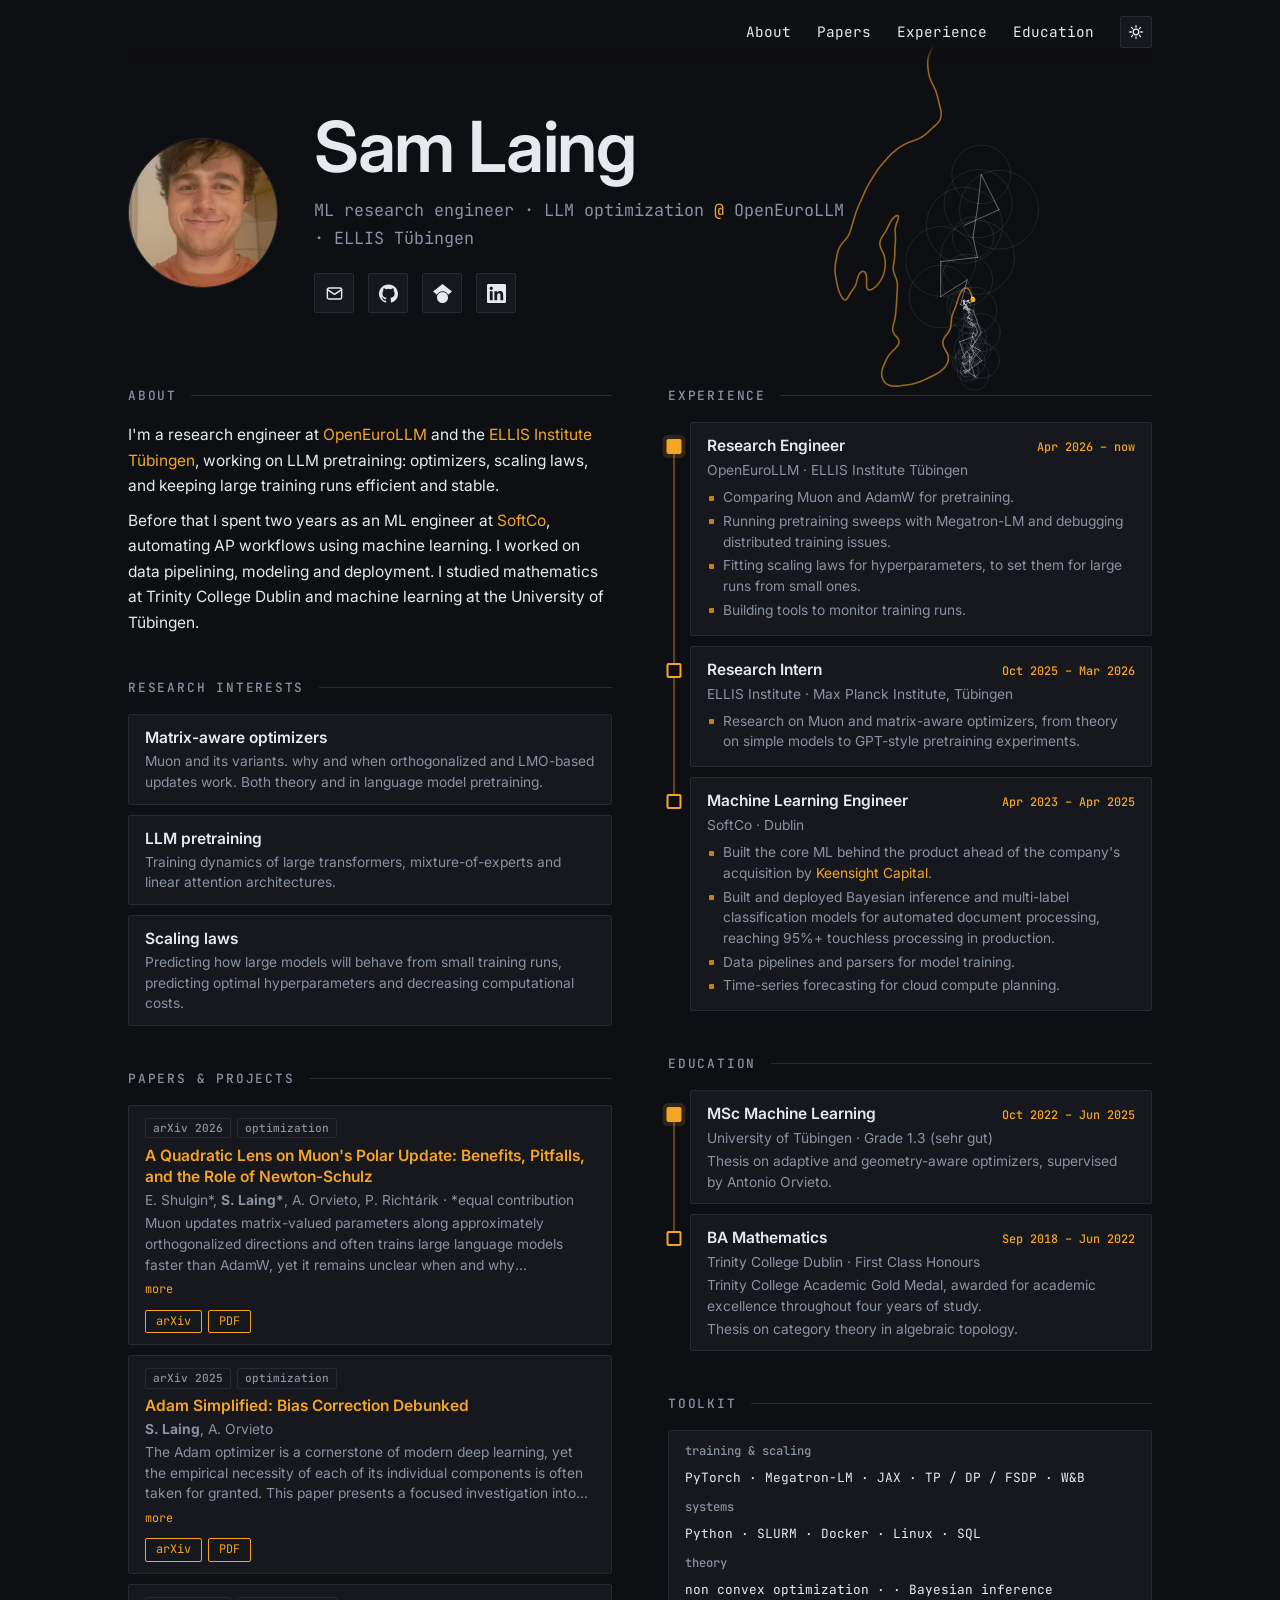
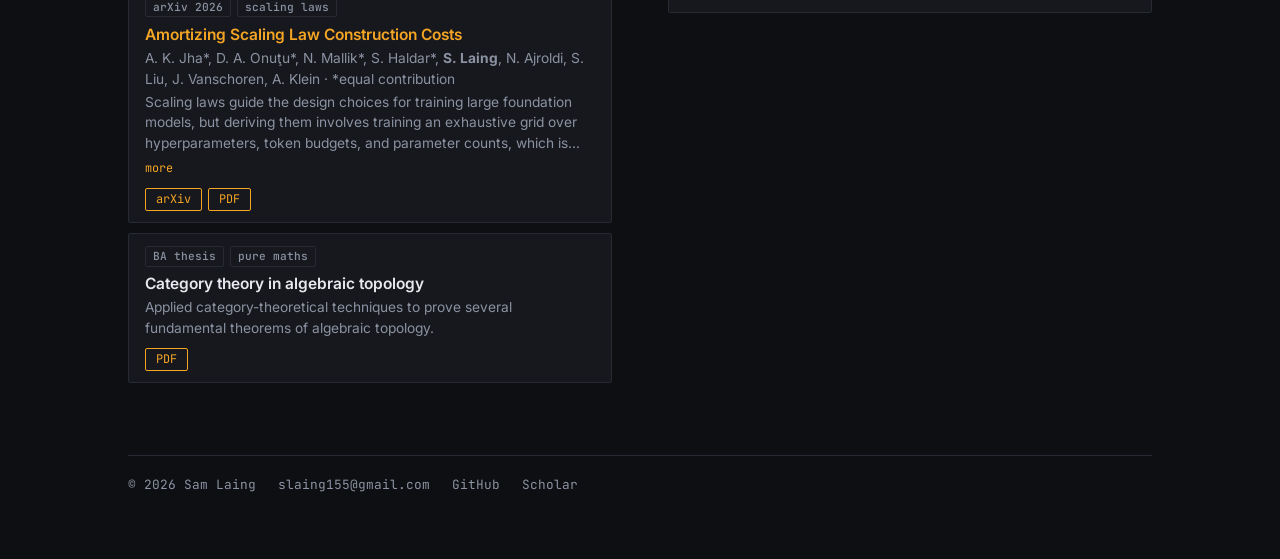
==== commit 8bd7a8f5: "text update" ====
--- a/prototype/index.html
+++ b/prototype/index.html
@@ -424,7 +424,7 @@
       <div class="card skills">
         <div><h3>training &amp; scaling</h3><p>PyTorch · Megatron-LM · JAX · TP / DP / FSDP · W&amp;B</p></div>
         <div><h3>systems</h3><p>Python · SLURM · Docker · Linux · SQL</p></div>
-        <div><h3>theory</h3><p>non-convex optimization · non-Euclidean optimization · stochastic optimization · Bayesian inference</p></div>
+        <div><h3>theory</h3><p>non convex optimization ·   · Bayesian inference</p></div>
       </div>
     </div>
   </div>
